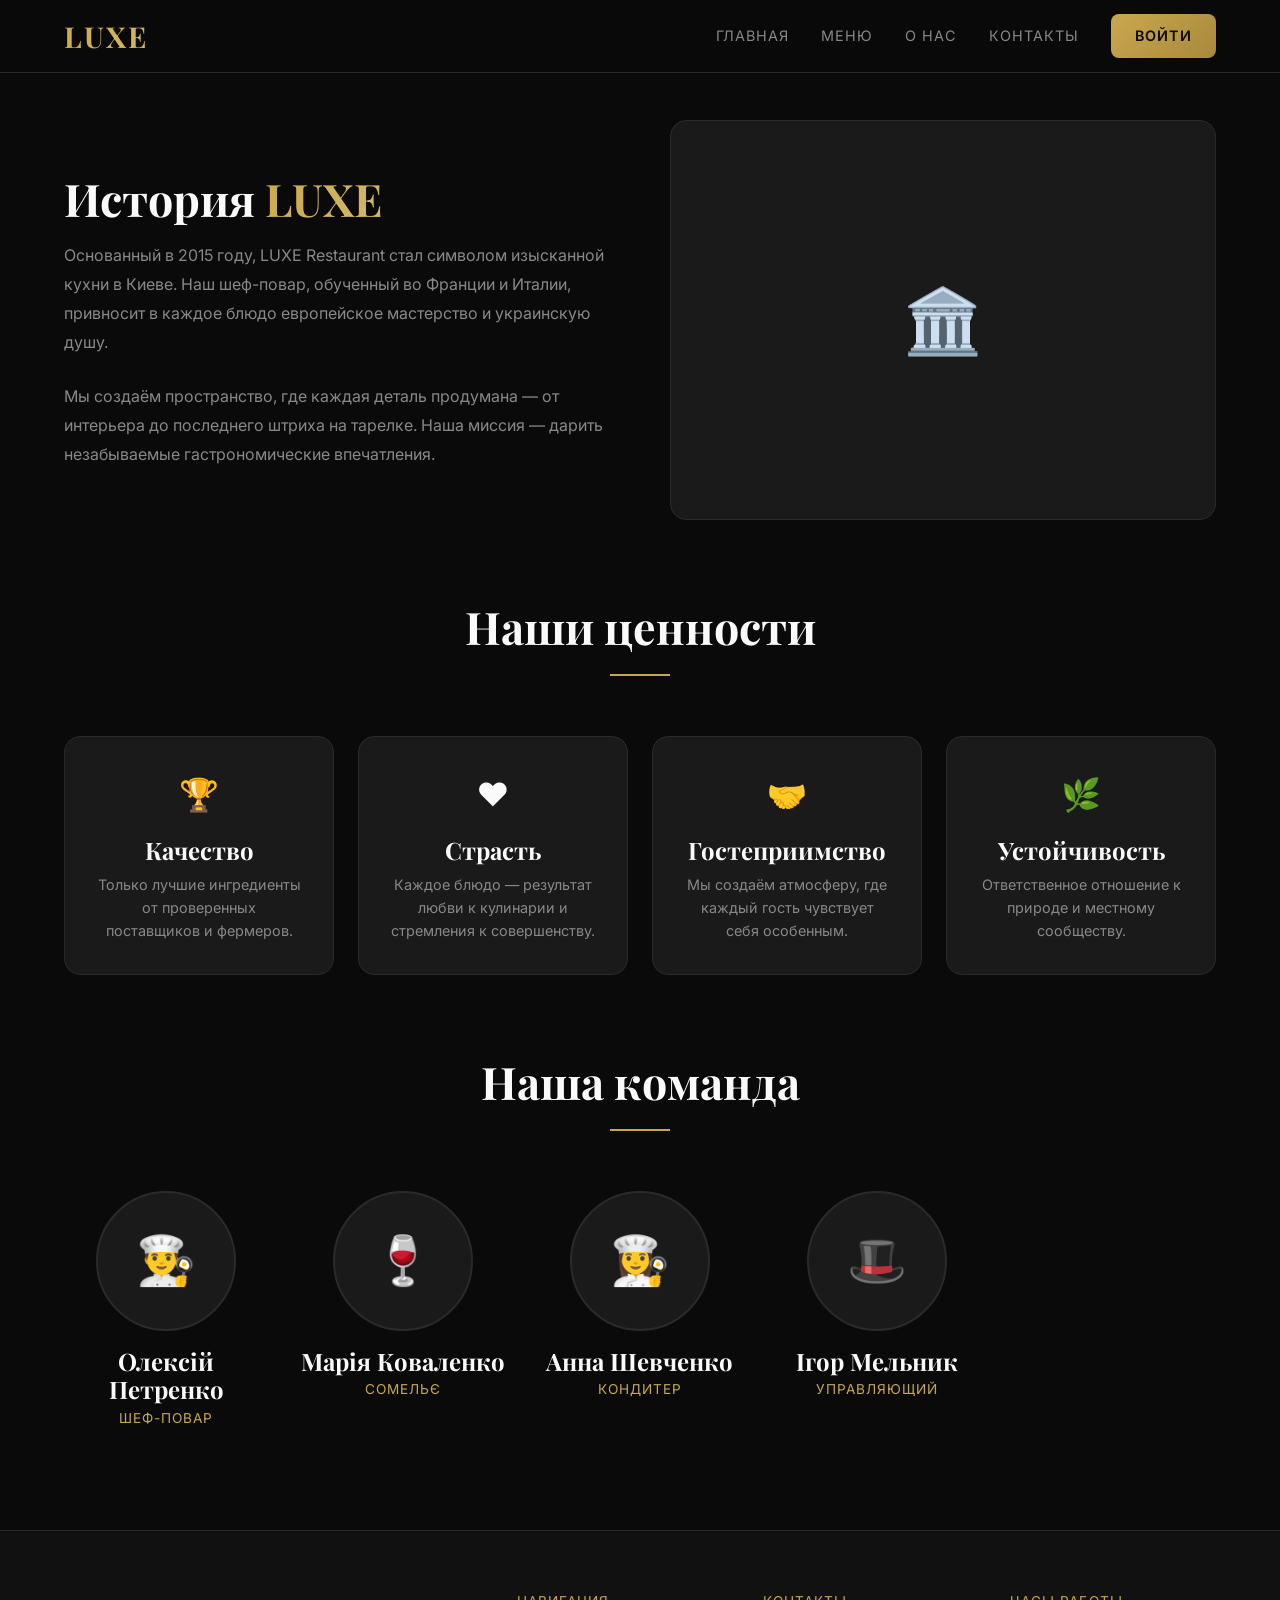
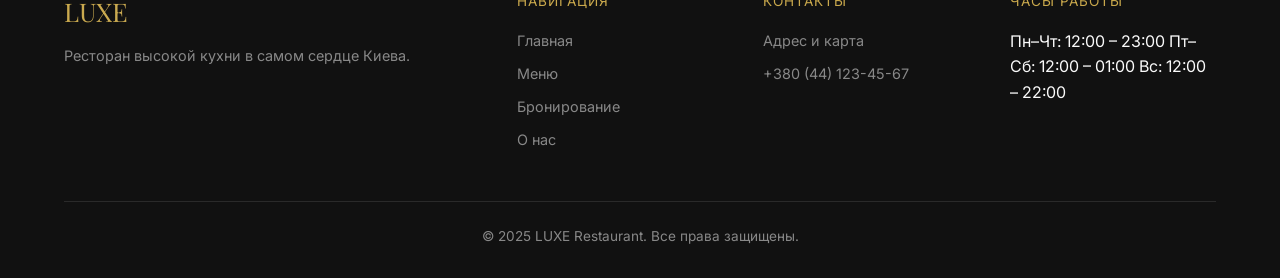
==== about.html @ 911edac8 "Initial deploy: LUXE Restaurant static site" ====
<!DOCTYPE html>
<html lang="ru">
<head>
  <meta charset="UTF-8">
  <meta name="viewport" content="width=device-width, initial-scale=1.0">
  <title>О ресторане — LUXE Restaurant</title>
  <link rel="preconnect" href="https://fonts.googleapis.com">
  <link href="https://fonts.googleapis.com/css2?family=Playfair+Display:wght@400;700&family=Inter:wght@400;500;600&display=swap" rel="stylesheet">
  <link rel="stylesheet" href="css/style.css">
</head>
<body>

<header class="header">
  <div class="header__inner">
    <a href="index.html" class="header__logo gold-gradient">LUXE</a>
    <nav class="header__nav">
      <a href="index.html">Главная</a>
      <a href="menu.html">Меню</a>
      <a href="about.html">О нас</a>
      <a href="contacts.html">Контакты</a>
      <a href="auth.html" class="header__cta">Войти</a>
    </nav>
    <button class="burger" id="burger" aria-label="Меню">
      <span></span><span></span><span></span>
    </button>
  </div>
</header>

<nav class="mobile-nav" id="mobileNav">
  <a href="index.html">Главная</a>
  <a href="menu.html">Меню</a>
  <a href="about.html">О нас</a>
  <a href="contacts.html">Контакты</a>
  <a href="booking.html">Бронирование</a>
  <a href="auth.html">Войти</a>
</nav>

<section class="section" style="padding-top: 120px;">
  <div class="container">
    <div class="about-intro animate-on-scroll">
      <div class="about-intro__text">
        <h2>История <span class="gold-gradient">LUXE</span></h2>
        <p>Основанный в 2015 году, LUXE Restaurant стал символом изысканной кухни в Киеве. Наш шеф-повар, обученный во Франции и Италии, привносит в каждое блюдо европейское мастерство и украинскую душу.</p>
        <br>
        <p>Мы создаём пространство, где каждая деталь продумана — от интерьера до последнего штриха на тарелке. Наша миссия — дарить незабываемые гастрономические впечатления.</p>
      </div>
      <div class="about-intro__image">🏛️</div>
    </div>

    <div class="section-header animate-on-scroll">
      <h2>Наши ценности</h2>
      <div class="divider"></div>
    </div>

    <div class="values-grid" style="margin-bottom: 80px;">
      <div class="value-card animate-on-scroll">
        <div class="value-card__icon">🏆</div>
        <h3>Качество</h3>
        <p>Только лучшие ингредиенты от проверенных поставщиков и фермеров.</p>
      </div>
      <div class="value-card animate-on-scroll">
        <div class="value-card__icon">❤️</div>
        <h3>Страсть</h3>
        <p>Каждое блюдо — результат любви к кулинарии и стремления к совершенству.</p>
      </div>
      <div class="value-card animate-on-scroll">
        <div class="value-card__icon">🤝</div>
        <h3>Гостеприимство</h3>
        <p>Мы создаём атмосферу, где каждый гость чувствует себя особенным.</p>
      </div>
      <div class="value-card animate-on-scroll">
        <div class="value-card__icon">🌿</div>
        <h3>Устойчивость</h3>
        <p>Ответственное отношение к природе и местному сообществу.</p>
      </div>
    </div>

    <div class="section-header animate-on-scroll">
      <h2>Наша команда</h2>
      <div class="divider"></div>
    </div>

    <div class="team-grid">
      <div class="team-member animate-on-scroll">
        <div class="team-member__avatar">👨‍🍳</div>
        <h3>Олексій Петренко</h3>
        <div class="team-member__role">Шеф-повар</div>
      </div>
      <div class="team-member animate-on-scroll">
        <div class="team-member__avatar">🍷</div>
        <h3>Марія Коваленко</h3>
        <div class="team-member__role">Сомельє</div>
      </div>
      <div class="team-member animate-on-scroll">
        <div class="team-member__avatar">👩‍🍳</div>
        <h3>Анна Шевченко</h3>
        <div class="team-member__role">Кондитер</div>
      </div>
      <div class="team-member animate-on-scroll">
        <div class="team-member__avatar">🎩</div>
        <h3>Ігор Мельник</h3>
        <div class="team-member__role">Управляющий</div>
      </div>
    </div>
  </div>
</section>

<footer class="footer">
  <div class="container">
    <div class="footer__grid">
      <div>
        <div class="footer__logo gold-gradient">LUXE</div>
        <p class="footer__desc">Ресторан высокой кухни в самом сердце Киева.</p>
      </div>
      <div>
        <div class="footer__heading">Навигация</div>
        <div class="footer__links">
          <a href="index.html">Главная</a>
          <a href="menu.html">Меню</a>
          <a href="booking.html">Бронирование</a>
          <a href="about.html">О нас</a>
        </div>
      </div>
      <div>
        <div class="footer__heading">Контакты</div>
        <div class="footer__links">
          <a href="contacts.html">Адрес и карта</a>
          <a href="tel:+380441234567">+380 (44) 123-45-67</a>
        </div>
      </div>
      <div>
        <div class="footer__heading">Часы работы</div>
        <div class="footer__links">
          <span>Пн–Чт: 12:00 – 23:00</span>
          <span>Пт–Сб: 12:00 – 01:00</span>
          <span>Вс: 12:00 – 22:00</span>
        </div>
      </div>
    </div>
    <div class="footer__bottom">© 2025 LUXE Restaurant. Все права защищены.</div>
  </div>
</footer>

<script src="js/script.js"></script>
</body>
</html>
---- css/style.css ----
/* ============================================
   LUXE Restaurant — Premium Dark Theme
   ============================================ */

/* ---- CSS Variables ---- */
:root {
  --color-bg: #0a0a0a;
  --color-bg-light: #111111;
  --color-bg-card: #1a1a1a;
  --color-gold: #c9a84c;
  --color-gold-light: #d4b96a;
  --color-gold-dark: #a8893d;
  --color-text: #fafafa;
  --color-text-muted: #888888;
  --color-border: #2a2a2a;
  --color-success: #4caf50;
  --font-heading: 'Playfair Display', serif;
  --font-body: 'Inter', sans-serif;
  --radius: 8px;
  --radius-lg: 16px;
  --transition: 0.3s ease;
}

/* ---- Reset & Base ---- */
*, *::before, *::after { box-sizing: border-box; margin: 0; padding: 0; }

html { scroll-behavior: smooth; font-size: 16px; }

body {
  font-family: var(--font-body);
  background: var(--color-bg);
  color: var(--color-text);
  line-height: 1.6;
  -webkit-font-smoothing: antialiased;
}

a { color: inherit; text-decoration: none; }
img { max-width: 100%; display: block; }
ul { list-style: none; }

/* ---- Typography ---- */
h1, h2, h3, h4 { font-family: var(--font-heading); font-weight: 700; line-height: 1.2; }
h1 { font-size: clamp(2.5rem, 5vw, 4rem); }
h2 { font-size: clamp(1.8rem, 3.5vw, 2.8rem); }
h3 { font-size: clamp(1.2rem, 2vw, 1.5rem); }

.gold-gradient {
  background: linear-gradient(135deg, var(--color-gold), var(--color-gold-light));
  -webkit-background-clip: text;
  -webkit-text-fill-color: transparent;
  background-clip: text;
}

/* ---- Layout ---- */
.container {
  max-width: 1200px;
  margin: 0 auto;
  padding: 0 24px;
}

.section {
  padding: 100px 0;
}

.section--alt {
  background: var(--color-bg-light);
}

.section-header {
  text-align: center;
  margin-bottom: 60px;
}

.section-header p {
  color: var(--color-text-muted);
  margin-top: 12px;
  font-size: 1.1rem;
}

.divider {
  width: 60px;
  height: 2px;
  background: var(--color-gold);
  margin: 20px auto 0;
}

/* ---- Header ---- */
.header {
  position: fixed;
  top: 0;
  left: 0;
  right: 0;
  z-index: 1000;
  background: rgba(10, 10, 10, 0.95);
  backdrop-filter: blur(20px);
  border-bottom: 1px solid var(--color-border);
  transition: var(--transition);
}

.header__inner {
  display: flex;
  align-items: center;
  justify-content: space-between;
  height: 72px;
  max-width: 1200px;
  margin: 0 auto;
  padding: 0 24px;
}

.header__logo {
  font-family: var(--font-heading);
  font-size: 1.8rem;
  font-weight: 700;
  letter-spacing: 2px;
}

.header__nav {
  display: flex;
  gap: 32px;
  align-items: center;
}

.header__nav a {
  color: var(--color-text-muted);
  font-size: 0.9rem;
  text-transform: uppercase;
  letter-spacing: 1px;
  transition: var(--transition);
}

.header__nav a:hover { color: var(--color-gold); }

.header__cta {
  background: linear-gradient(135deg, var(--color-gold), var(--color-gold-dark));
  color: var(--color-bg) !important;
  padding: 10px 24px;
  border-radius: var(--radius);
  font-weight: 600;
  transition: var(--transition);
}

.header__cta:hover { transform: translateY(-2px); box-shadow: 0 4px 20px rgba(201, 168, 76, 0.3); }

.burger {
  display: none;
  flex-direction: column;
  gap: 5px;
  background: none;
  border: none;
  cursor: pointer;
  padding: 4px;
}

.burger span {
  display: block;
  width: 24px;
  height: 2px;
  background: var(--color-text);
  transition: var(--transition);
}

.burger.active span:nth-child(1) { transform: rotate(45deg) translate(5px, 5px); }
.burger.active span:nth-child(2) { opacity: 0; }
.burger.active span:nth-child(3) { transform: rotate(-45deg) translate(5px, -5px); }

/* ---- Mobile Nav ---- */
.mobile-nav {
  display: none;
  position: fixed;
  top: 72px;
  left: 0;
  right: 0;
  bottom: 0;
  background: rgba(10, 10, 10, 0.98);
  z-index: 999;
  flex-direction: column;
  align-items: center;
  justify-content: center;
  gap: 32px;
}

.mobile-nav--open { display: flex; }

.mobile-nav a {
  font-size: 1.2rem;
  text-transform: uppercase;
  letter-spacing: 2px;
  color: var(--color-text-muted);
  transition: var(--transition);
}

.mobile-nav a:hover { color: var(--color-gold); }

/* ---- Buttons ---- */
.btn {
  display: inline-block;
  padding: 14px 32px;
  border-radius: var(--radius);
  font-weight: 600;
  font-size: 0.95rem;
  text-transform: uppercase;
  letter-spacing: 1px;
  cursor: pointer;
  border: none;
  transition: var(--transition);
}

.btn--primary {
  background: linear-gradient(135deg, var(--color-gold), var(--color-gold-dark));
  color: var(--color-bg);
}

.btn--primary:hover {
  transform: translateY(-2px);
  box-shadow: 0 8px 30px rgba(201, 168, 76, 0.3);
}

.btn--outline {
  background: transparent;
  color: var(--color-gold);
  border: 1px solid var(--color-gold);
}

.btn--outline:hover {
  background: var(--color-gold);
  color: var(--color-bg);
}

/* ---- Hero ---- */
.hero {
  min-height: 100vh;
  display: flex;
  align-items: center;
  position: relative;
  overflow: hidden;
  padding-top: 72px;
}

.hero__bg {
  position: absolute;
  inset: 0;
  background: linear-gradient(135deg, #1a1a1a 0%, #0a0a0a 50%, #111 100%);
}

.hero__bg::after {
  content: '';
  position: absolute;
  inset: 0;
  background: radial-gradient(ellipse at 70% 50%, rgba(201, 168, 76, 0.08) 0%, transparent 60%);
}

.hero__content {
  position: relative;
  z-index: 1;
  max-width: 640px;
}

.hero__label {
  display: inline-flex;
  align-items: center;
  gap: 8px;
  color: var(--color-gold);
  font-size: 0.85rem;
  text-transform: uppercase;
  letter-spacing: 3px;
  margin-bottom: 24px;
}

.hero__label::before {
  content: '';
  width: 40px;
  height: 1px;
  background: var(--color-gold);
}

.hero__title {
  margin-bottom: 24px;
}

.hero__subtitle {
  color: var(--color-text-muted);
  font-size: 1.15rem;
  margin-bottom: 40px;
  max-width: 480px;
}

.hero__buttons {
  display: flex;
  gap: 16px;
  flex-wrap: wrap;
}

.hero__scroll {
  position: absolute;
  bottom: 40px;
  left: 50%;
  transform: translateX(-50%);
  color: var(--color-text-muted);
  font-size: 0.8rem;
  text-transform: uppercase;
  letter-spacing: 2px;
  display: flex;
  flex-direction: column;
  align-items: center;
  gap: 8px;
}

.hero__scroll::after {
  content: '';
  width: 1px;
  height: 40px;
  background: linear-gradient(to bottom, var(--color-gold), transparent);
  animation: scrollPulse 2s ease-in-out infinite;
}

@keyframes scrollPulse {
  0%, 100% { opacity: 0.3; }
  50% { opacity: 1; }
}

/* ---- Cards ---- */
.card {
  background: var(--color-bg-card);
  border-radius: var(--radius-lg);
  overflow: hidden;
  border: 1px solid var(--color-border);
  transition: var(--transition);
}

.card:hover {
  transform: translateY(-4px);
  border-color: var(--color-gold);
  box-shadow: 0 12px 40px rgba(0, 0, 0, 0.4);
}

.card__image {
  height: 220px;
  background: var(--color-bg);
  display: flex;
  align-items: center;
  justify-content: center;
  font-size: 3rem;
  position: relative;
  overflow: hidden;
}

.card__image::after {
  content: '';
  position: absolute;
  inset: 0;
  background: linear-gradient(to top, var(--color-bg-card), transparent 50%);
}

.card__body {
  padding: 24px;
}

.card__tag {
  display: inline-block;
  font-size: 0.75rem;
  text-transform: uppercase;
  letter-spacing: 1px;
  color: var(--color-gold);
  margin-bottom: 8px;
}

.card__title {
  font-family: var(--font-heading);
  font-size: 1.2rem;
  margin-bottom: 8px;
}

.card__desc {
  color: var(--color-text-muted);
  font-size: 0.9rem;
  line-height: 1.5;
  margin-bottom: 16px;
}

.card__price {
  font-size: 1.3rem;
  font-weight: 700;
  color: var(--color-gold);
}

/* ---- Grid ---- */
.dishes-grid, .menu-grid {
  display: grid;
  grid-template-columns: repeat(auto-fill, minmax(320px, 1fr));
  gap: 24px;
}

.values-grid {
  display: grid;
  grid-template-columns: repeat(auto-fill, minmax(250px, 1fr));
  gap: 24px;
}

.team-grid {
  display: grid;
  grid-template-columns: repeat(auto-fill, minmax(200px, 1fr));
  gap: 32px;
}

/* ---- Filters ---- */
.filters {
  display: flex;
  gap: 12px;
  flex-wrap: wrap;
  justify-content: center;
  margin-bottom: 48px;
}

.filter-btn {
  padding: 10px 24px;
  border-radius: 50px;
  border: 1px solid var(--color-border);
  background: transparent;
  color: var(--color-text-muted);
  font-size: 0.9rem;
  cursor: pointer;
  transition: var(--transition);
}

.filter-btn:hover { border-color: var(--color-gold); color: var(--color-gold); }

.filter-btn--active {
  background: var(--color-gold);
  color: var(--color-bg);
  border-color: var(--color-gold);
}

/* ---- Gallery ---- */
.gallery {
  display: grid;
  grid-template-columns: repeat(4, 1fr);
  grid-template-rows: repeat(2, 200px);
  gap: 16px;
}

.gallery__item {
  background: var(--color-bg-card);
  border-radius: var(--radius);
  display: flex;
  align-items: center;
  justify-content: center;
  font-size: 2.5rem;
  border: 1px solid var(--color-border);
  transition: var(--transition);
  cursor: pointer;
  position: relative;
  overflow: hidden;
}

.gallery__item:hover { border-color: var(--color-gold); }

.gallery__item:first-child {
  grid-column: span 2;
  grid-row: span 2;
}

.gallery__item::after {
  content: '';
  position: absolute;
  inset: 0;
  background: rgba(201, 168, 76, 0);
  transition: var(--transition);
}

.gallery__item:hover::after {
  background: rgba(201, 168, 76, 0.1);
}

/* ---- Reviews ---- */
.reviews {
  display: grid;
  grid-template-columns: repeat(auto-fill, minmax(350px, 1fr));
  gap: 24px;
}

.review-card {
  background: var(--color-bg-card);
  border: 1px solid var(--color-border);
  border-radius: var(--radius-lg);
  padding: 32px;
}

.review-card__stars {
  color: var(--color-gold);
  font-size: 1.1rem;
  margin-bottom: 16px;
  letter-spacing: 2px;
}

.review-card__text {
  color: var(--color-text-muted);
  font-style: italic;
  margin-bottom: 20px;
  line-height: 1.6;
}

.review-card__author {
  font-weight: 600;
}

.review-card__role {
  color: var(--color-text-muted);
  font-size: 0.85rem;
}

/* ---- CTA ---- */
.cta {
  text-align: center;
  padding: 100px 0;
  position: relative;
}

.cta::before {
  content: '';
  position: absolute;
  inset: 0;
  background: radial-gradient(ellipse at center, rgba(201, 168, 76, 0.06) 0%, transparent 60%);
}

.cta h2 { margin-bottom: 16px; position: relative; }
.cta p { color: var(--color-text-muted); margin-bottom: 32px; position: relative; }

/* ---- Footer ---- */
.footer {
  background: var(--color-bg-light);
  border-top: 1px solid var(--color-border);
  padding: 60px 0 30px;
}

.footer__grid {
  display: grid;
  grid-template-columns: 2fr 1fr 1fr 1fr;
  gap: 40px;
  margin-bottom: 40px;
}

.footer__logo {
  font-family: var(--font-heading);
  font-size: 1.6rem;
  margin-bottom: 12px;
}

.footer__desc {
  color: var(--color-text-muted);
  font-size: 0.9rem;
  line-height: 1.6;
}

.footer__heading {
  font-size: 0.85rem;
  text-transform: uppercase;
  letter-spacing: 1px;
  margin-bottom: 16px;
  color: var(--color-gold);
}

.footer__links a {
  display: block;
  color: var(--color-text-muted);
  font-size: 0.9rem;
  margin-bottom: 10px;
  transition: var(--transition);
}

.footer__links a:hover { color: var(--color-gold); }

.footer__bottom {
  border-top: 1px solid var(--color-border);
  padding-top: 24px;
  text-align: center;
  color: var(--color-text-muted);
  font-size: 0.85rem;
}

/* ---- Booking Form ---- */
.booking-form {
  max-width: 700px;
  margin: 0 auto;
  background: var(--color-bg-card);
  border: 1px solid var(--color-border);
  border-radius: var(--radius-lg);
  padding: 48px;
}

.form-group {
  margin-bottom: 24px;
}

.form-group label {
  display: block;
  font-size: 0.85rem;
  text-transform: uppercase;
  letter-spacing: 1px;
  color: var(--color-gold);
  margin-bottom: 8px;
}

.form-group input,
.form-group textarea {
  width: 100%;
  padding: 14px 16px;
  background: var(--color-bg);
  border: 1px solid var(--color-border);
  border-radius: var(--radius);
  color: var(--color-text);
  font-family: var(--font-body);
  font-size: 1rem;
  transition: var(--transition);
}

.form-group input:focus,
.form-group textarea:focus {
  outline: none;
  border-color: var(--color-gold);
  box-shadow: 0 0 0 3px rgba(201, 168, 76, 0.1);
}

.form-group textarea { resize: vertical; min-height: 100px; }

.form-row {
  display: grid;
  grid-template-columns: 1fr 1fr;
  gap: 24px;
}

/* ---- Time Slots ---- */
.time-slots {
  display: flex;
  flex-wrap: wrap;
  gap: 10px;
}

.time-slot {
  padding: 10px 18px;
  border: 1px solid var(--color-border);
  border-radius: var(--radius);
  background: transparent;
  color: var(--color-text);
  cursor: pointer;
  font-size: 0.9rem;
  transition: var(--transition);
}

.time-slot:hover:not(.time-slot--disabled) {
  border-color: var(--color-gold);
  color: var(--color-gold);
}

.time-slot--active {
  background: var(--color-gold);
  color: var(--color-bg);
  border-color: var(--color-gold);
}

.time-slot--disabled {
  opacity: 0.3;
  cursor: not-allowed;
  text-decoration: line-through;
}

/* ---- Guest Counter ---- */
.guest-counter {
  display: flex;
  align-items: center;
  gap: 16px;
}

.guest-counter button {
  width: 40px;
  height: 40px;
  border-radius: 50%;
  border: 1px solid var(--color-border);
  background: transparent;
  color: var(--color-text);
  font-size: 1.2rem;
  cursor: pointer;
  transition: var(--transition);
}

.guest-counter button:hover {
  border-color: var(--color-gold);
  color: var(--color-gold);
}

.guest-counter span {
  font-size: 1.2rem;
  font-weight: 600;
  min-width: 30px;
  text-align: center;
}

/* ---- Hall Cards ---- */
.halls {
  display: grid;
  grid-template-columns: repeat(3, 1fr);
  gap: 16px;
}

.hall-card {
  padding: 20px;
  border: 1px solid var(--color-border);
  border-radius: var(--radius);
  text-align: center;
  cursor: pointer;
  transition: var(--transition);
  background: transparent;
  color: var(--color-text);
}

.hall-card:hover {
  border-color: var(--color-gold);
}

.hall-card--active {
  border-color: var(--color-gold);
  background: rgba(201, 168, 76, 0.1);
}

.hall-card__icon {
  font-size: 1.8rem;
  margin-bottom: 8px;
}

.hall-card__name {
  font-weight: 600;
  margin-bottom: 4px;
}

.hall-card__desc {
  font-size: 0.8rem;
  color: var(--color-text-muted);
}

/* ---- Dashboard ---- */
.dashboard-header {
  display: flex;
  align-items: center;
  gap: 24px;
  margin-bottom: 48px;
  padding-bottom: 32px;
  border-bottom: 1px solid var(--color-border);
}

.dashboard-avatar {
  width: 80px;
  height: 80px;
  border-radius: 50%;
  background: linear-gradient(135deg, var(--color-gold), var(--color-gold-dark));
  display: flex;
  align-items: center;
  justify-content: center;
  font-size: 2rem;
  font-weight: 700;
  color: var(--color-bg);
}

.dashboard-name {
  font-family: var(--font-heading);
  font-size: 1.8rem;
  margin-bottom: 4px;
}

.dashboard-email {
  color: var(--color-text-muted);
  font-size: 0.9rem;
}

.bookings-empty {
  text-align: center;
  padding: 80px 0;
  color: var(--color-text-muted);
}

.bookings-empty__icon {
  font-size: 3rem;
  margin-bottom: 16px;
  opacity: 0.4;
}

.booking-card {
  background: var(--color-bg-card);
  border: 1px solid var(--color-border);
  border-radius: var(--radius-lg);
  padding: 24px;
  margin-bottom: 16px;
  display: flex;
  justify-content: space-between;
  align-items: center;
}

.booking-card__info h3 {
  margin-bottom: 8px;
}

.booking-card__meta {
  color: var(--color-text-muted);
  font-size: 0.9rem;
}

.booking-card__status {
  padding: 6px 16px;
  border-radius: 50px;
  font-size: 0.8rem;
  font-weight: 600;
  text-transform: uppercase;
  letter-spacing: 1px;
}

.booking-card__status--confirmed {
  background: rgba(76, 175, 80, 0.15);
  color: var(--color-success);
  border: 1px solid rgba(76, 175, 80, 0.3);
}

.booking-card__status--pending {
  background: rgba(201, 168, 76, 0.15);
  color: var(--color-gold);
  border: 1px solid rgba(201, 168, 76, 0.3);
}

/* ---- About ---- */
.about-intro {
  display: grid;
  grid-template-columns: 1fr 1fr;
  gap: 60px;
  align-items: center;
  margin-bottom: 80px;
}

.about-intro__text h2 { margin-bottom: 16px; }
.about-intro__text p { color: var(--color-text-muted); line-height: 1.8; }

.about-intro__image {
  height: 400px;
  background: var(--color-bg-card);
  border-radius: var(--radius-lg);
  border: 1px solid var(--color-border);
  display: flex;
  align-items: center;
  justify-content: center;
  font-size: 4rem;
}

.value-card {
  background: var(--color-bg-card);
  border: 1px solid var(--color-border);
  border-radius: var(--radius-lg);
  padding: 32px;
  text-align: center;
}

.value-card__icon {
  font-size: 2rem;
  margin-bottom: 16px;
}

.value-card h3 { margin-bottom: 8px; }

.value-card p {
  color: var(--color-text-muted);
  font-size: 0.9rem;
}

.team-member {
  text-align: center;
}

.team-member__avatar {
  width: 140px;
  height: 140px;
  border-radius: 50%;
  background: var(--color-bg-card);
  border: 2px solid var(--color-border);
  margin: 0 auto 16px;
  display: flex;
  align-items: center;
  justify-content: center;
  font-size: 3rem;
}

.team-member h3 { margin-bottom: 4px; }

.team-member__role {
  color: var(--color-gold);
  font-size: 0.85rem;
  text-transform: uppercase;
  letter-spacing: 1px;
}

/* ---- Contacts ---- */
.contacts-grid {
  display: grid;
  grid-template-columns: 1fr 1fr;
  gap: 48px;
}

.contact-info { margin-bottom: 32px; }

.contact-info h3 {
  color: var(--color-gold);
  margin-bottom: 16px;
  font-size: 1.1rem;
}

.contact-item {
  display: flex;
  align-items: flex-start;
  gap: 12px;
  margin-bottom: 16px;
}

.contact-item__icon {
  font-size: 1.2rem;
  color: var(--color-gold);
  margin-top: 2px;
}

.contact-item__text {
  color: var(--color-text-muted);
}

.contact-item__text strong {
  color: var(--color-text);
  display: block;
  margin-bottom: 2px;
}

.map-placeholder {
  height: 300px;
  background: var(--color-bg-card);
  border: 1px solid var(--color-border);
  border-radius: var(--radius-lg);
  display: flex;
  align-items: center;
  justify-content: center;
  color: var(--color-text-muted);
  font-size: 1.1rem;
}

.map-placeholder iframe {
  width: 100%;
  height: 100%;
  border: none;
  border-radius: var(--radius-lg);
}

/* ---- Auth ---- */
.auth-page {
  min-height: 100vh;
  display: flex;
  align-items: center;
  justify-content: center;
  padding: 24px;
}

.auth-card {
  background: var(--color-bg-card);
  border: 1px solid var(--color-border);
  border-radius: var(--radius-lg);
  padding: 48px;
  text-align: center;
  max-width: 420px;
  width: 100%;
}

.auth-card__logo {
  font-family: var(--font-heading);
  font-size: 2rem;
  margin-bottom: 12px;
}

.auth-card__subtitle {
  color: var(--color-text-muted);
  margin-bottom: 32px;
}

.auth-card__buttons {
  display: flex;
  flex-direction: column;
  gap: 12px;
}

.auth-btn {
  display: flex;
  align-items: center;
  justify-content: center;
  gap: 12px;
  width: 100%;
  padding: 14px;
  border: 1px solid var(--color-border);
  border-radius: var(--radius);
  background: transparent;
  color: var(--color-text);
  font-size: 1rem;
  font-family: var(--font-body);
  cursor: pointer;
  transition: var(--transition);
}

.auth-btn:hover {
  border-color: var(--color-gold);
  background: rgba(201, 168, 76, 0.05);
}

.auth-card__footer {
  color: var(--color-text-muted);
  font-size: 0.8rem;
  margin-top: 24px;
  line-height: 1.5;
}

/* ---- Success State ---- */
.success-state {
  text-align: center;
  padding: 48px;
}

.success-state__icon {
  font-size: 4rem;
  margin-bottom: 16px;
}

.success-state h3 {
  margin-bottom: 8px;
}

.success-state p {
  color: var(--color-text-muted);
  margin-bottom: 24px;
}

/* ---- Animations ---- */
.animate-on-scroll {
  opacity: 0;
  transform: translateY(30px);
  transition: opacity 0.6s ease, transform 0.6s ease;
}

.animate-on-scroll--visible {
  opacity: 1;
  transform: translateY(0);
}

@keyframes fadeIn {
  from { opacity: 0; transform: translateY(10px); }
  to { opacity: 1; transform: translateY(0); }
}

@keyframes slideUp {
  from { opacity: 0; transform: translateY(20px); }
  to { opacity: 1; transform: translateY(0); }
}

/* ---- Responsive ---- */
@media (max-width: 1024px) {
  .footer__grid { grid-template-columns: 1fr 1fr; }
  .about-intro { grid-template-columns: 1fr; }
  .gallery { grid-template-columns: repeat(2, 1fr); }
  .gallery__item:first-child { grid-column: span 2; }
}

@media (max-width: 768px) {
  .header__nav { display: none; }
  .burger { display: flex; }

  .hero__content { padding-top: 40px; }

  .footer__grid { grid-template-columns: 1fr; }
  .form-row { grid-template-columns: 1fr; }
  .halls { grid-template-columns: 1fr; }
  .contacts-grid { grid-template-columns: 1fr; }
  .reviews { grid-template-columns: 1fr; }
  .booking-card { flex-direction: column; align-items: flex-start; gap: 12px; }

  .gallery {
    grid-template-columns: 1fr 1fr;
    grid-template-rows: auto;
  }

  .gallery__item:first-child {
    grid-column: span 2;
    grid-row: span 1;
    height: 200px;
  }

  .gallery__item { height: 150px; }
}

@media (max-width: 480px) {
  .section { padding: 60px 0; }
  .booking-form { padding: 24px; }
  .auth-card { padding: 32px 24px; }
  .hero__buttons { flex-direction: column; }
  .hero__buttons .btn { width: 100%; text-align: center; }
}
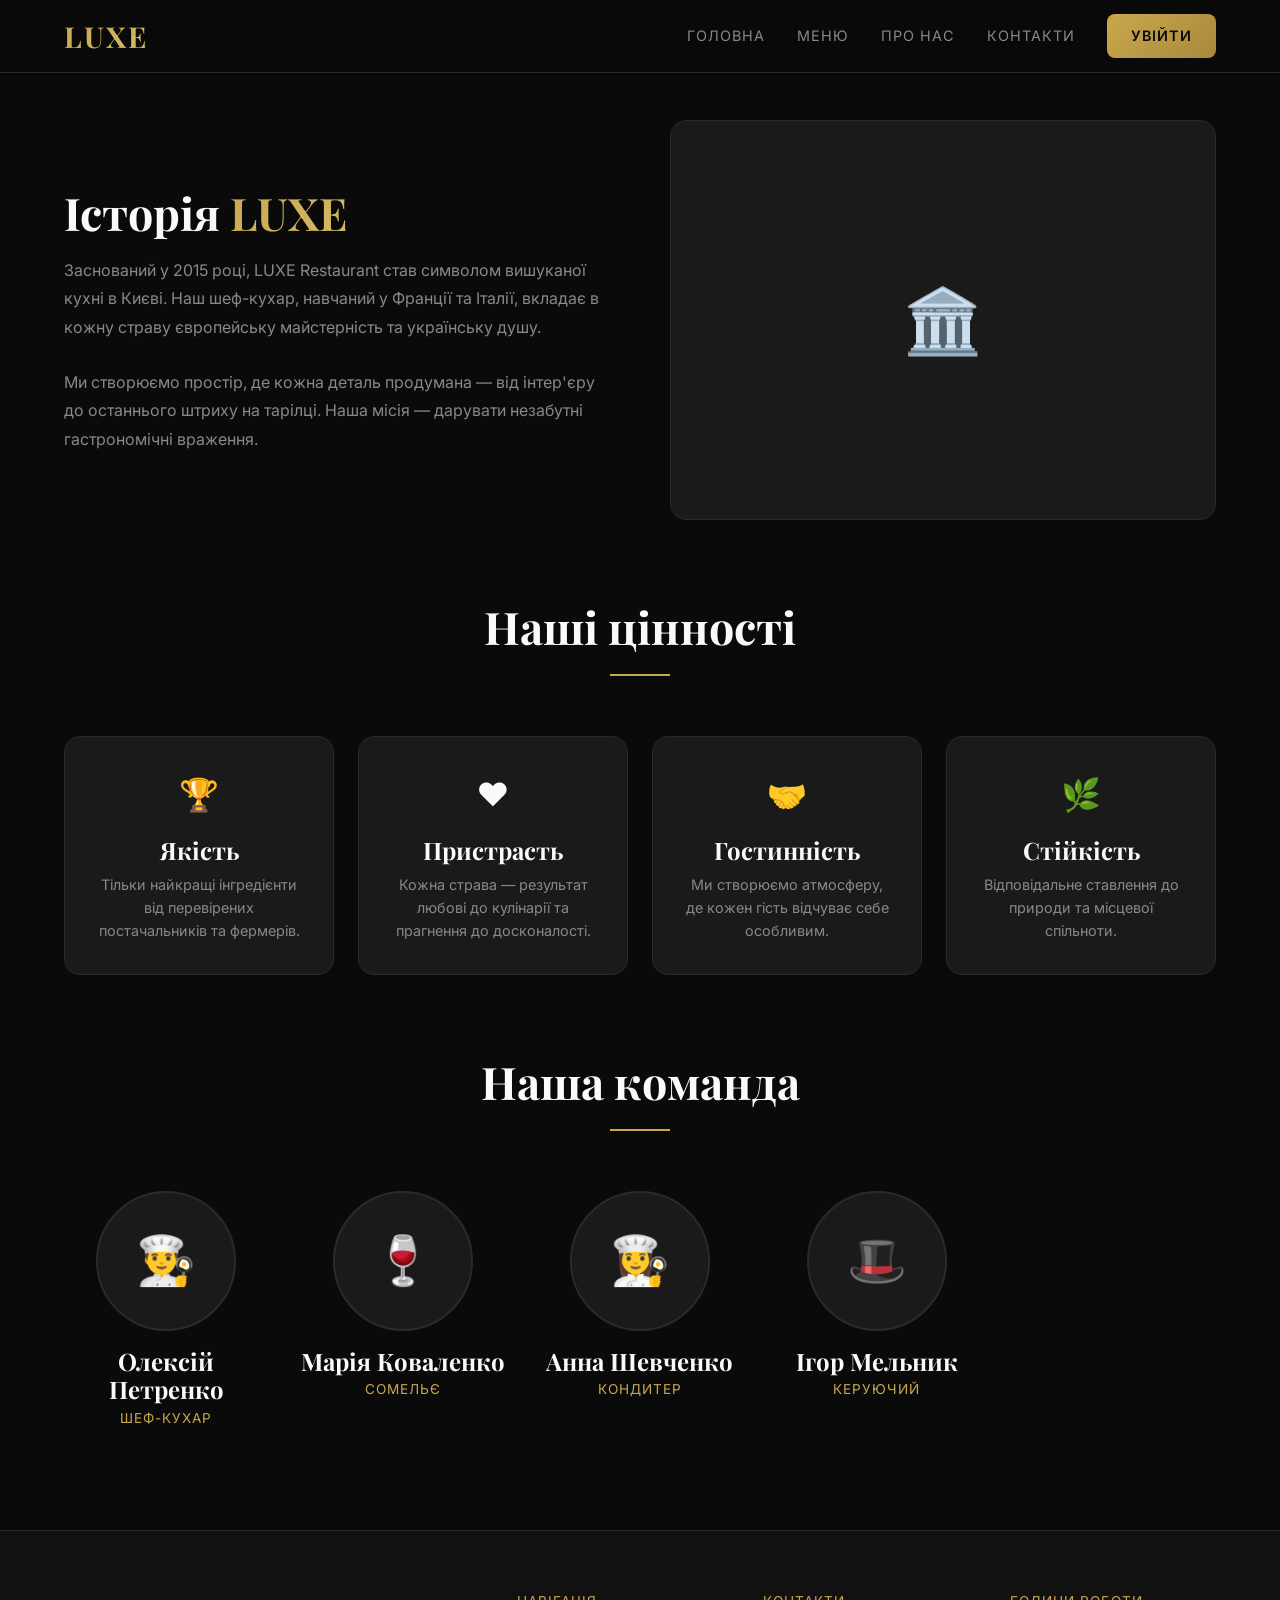
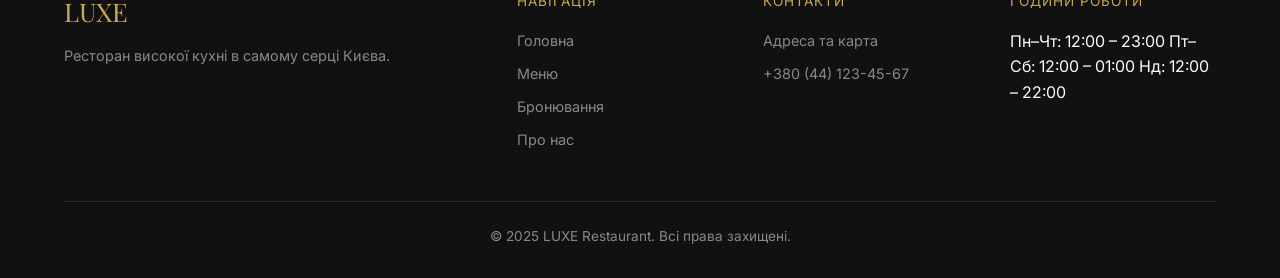
==== commit e53e5ec8: "feat: full Ukrainian translation and auth-gated booking - index, menu, about, contacts pages and JS " ====
--- a/about.html
+++ b/about.html
@@ -1,9 +1,9 @@
 <!DOCTYPE html>
-<html lang="ru">
+<html lang="uk">
 <head>
   <meta charset="UTF-8">
   <meta name="viewport" content="width=device-width, initial-scale=1.0">
-  <title>О ресторане — LUXE Restaurant</title>
+  <title>Про ресторан — LUXE Restaurant</title>
   <link rel="preconnect" href="https://fonts.googleapis.com">
   <link href="https://fonts.googleapis.com/css2?family=Playfair+Display:wght@400;700&family=Inter:wght@400;500;600&display=swap" rel="stylesheet">
   <link rel="stylesheet" href="css/style.css">
@@ -14,11 +14,11 @@
   <div class="header__inner">
     <a href="index.html" class="header__logo gold-gradient">LUXE</a>
     <nav class="header__nav">
-      <a href="index.html">Главная</a>
+      <a href="index.html">Головна</a>
       <a href="menu.html">Меню</a>
-      <a href="about.html">О нас</a>
-      <a href="contacts.html">Контакты</a>
-      <a href="auth.html" class="header__cta">Войти</a>
+      <a href="about.html">Про нас</a>
+      <a href="contacts.html">Контакти</a>
+      <a href="auth.html" class="header__cta">Увійти</a>
     </nav>
     <button class="burger" id="burger" aria-label="Меню">
       <span></span><span></span><span></span>
@@ -27,51 +27,51 @@
 </header>
 
 <nav class="mobile-nav" id="mobileNav">
-  <a href="index.html">Главная</a>
+  <a href="index.html">Головна</a>
   <a href="menu.html">Меню</a>
-  <a href="about.html">О нас</a>
-  <a href="contacts.html">Контакты</a>
-  <a href="booking.html">Бронирование</a>
-  <a href="auth.html">Войти</a>
+  <a href="about.html">Про нас</a>
+  <a href="contacts.html">Контакти</a>
+  <a href="booking.html">Бронювання</a>
+  <a href="auth.html">Увійти</a>
 </nav>
 
 <section class="section" style="padding-top: 120px;">
   <div class="container">
     <div class="about-intro animate-on-scroll">
       <div class="about-intro__text">
-        <h2>История <span class="gold-gradient">LUXE</span></h2>
-        <p>Основанный в 2015 году, LUXE Restaurant стал символом изысканной кухни в Киеве. Наш шеф-повар, обученный во Франции и Италии, привносит в каждое блюдо европейское мастерство и украинскую душу.</p>
+        <h2>Історія <span class="gold-gradient">LUXE</span></h2>
+        <p>Заснований у 2015 році, LUXE Restaurant став символом вишуканої кухні в Києві. Наш шеф-кухар, навчаний у Франції та Італії, вкладає в кожну страву європейську майстерність та українську душу.</p>
         <br>
-        <p>Мы создаём пространство, где каждая деталь продумана — от интерьера до последнего штриха на тарелке. Наша миссия — дарить незабываемые гастрономические впечатления.</p>
+        <p>Ми створюємо простір, де кожна деталь продумана — від інтер'єру до останнього штриху на тарілці. Наша місія — дарувати незабутні гастрономічні враження.</p>
       </div>
       <div class="about-intro__image">🏛️</div>
     </div>
 
     <div class="section-header animate-on-scroll">
-      <h2>Наши ценности</h2>
+      <h2>Наші цінності</h2>
       <div class="divider"></div>
     </div>
 
     <div class="values-grid" style="margin-bottom: 80px;">
       <div class="value-card animate-on-scroll">
         <div class="value-card__icon">🏆</div>
-        <h3>Качество</h3>
-        <p>Только лучшие ингредиенты от проверенных поставщиков и фермеров.</p>
+        <h3>Якість</h3>
+        <p>Тільки найкращі інгредієнти від перевірених постачальників та фермерів.</p>
       </div>
       <div class="value-card animate-on-scroll">
         <div class="value-card__icon">❤️</div>
-        <h3>Страсть</h3>
-        <p>Каждое блюдо — результат любви к кулинарии и стремления к совершенству.</p>
+        <h3>Пристрасть</h3>
+        <p>Кожна страва — результат любові до кулінарії та прагнення до досконалості.</p>
       </div>
       <div class="value-card animate-on-scroll">
         <div class="value-card__icon">🤝</div>
-        <h3>Гостеприимство</h3>
-        <p>Мы создаём атмосферу, где каждый гость чувствует себя особенным.</p>
+        <h3>Гостинність</h3>
+        <p>Ми створюємо атмосферу, де кожен гість відчуває себе особливим.</p>
       </div>
       <div class="value-card animate-on-scroll">
         <div class="value-card__icon">🌿</div>
-        <h3>Устойчивость</h3>
-        <p>Ответственное отношение к природе и местному сообществу.</p>
+        <h3>Стійкість</h3>
+        <p>Відповідальне ставлення до природи та місцевої спільноти.</p>
       </div>
     </div>
 
@@ -84,7 +84,7 @@
       <div class="team-member animate-on-scroll">
         <div class="team-member__avatar">👨‍🍳</div>
         <h3>Олексій Петренко</h3>
-        <div class="team-member__role">Шеф-повар</div>
+        <div class="team-member__role">Шеф-кухар</div>
       </div>
       <div class="team-member animate-on-scroll">
         <div class="team-member__avatar">🍷</div>
@@ -99,7 +99,7 @@
       <div class="team-member animate-on-scroll">
         <div class="team-member__avatar">🎩</div>
         <h3>Ігор Мельник</h3>
-        <div class="team-member__role">Управляющий</div>
+        <div class="team-member__role">Керуючий</div>
       </div>
     </div>
   </div>
@@ -110,34 +110,34 @@
     <div class="footer__grid">
       <div>
         <div class="footer__logo gold-gradient">LUXE</div>
-        <p class="footer__desc">Ресторан высокой кухни в самом сердце Киева.</p>
+        <p class="footer__desc">Ресторан високої кухні в самому серці Києва.</p>
       </div>
       <div>
-        <div class="footer__heading">Навигация</div>
+        <div class="footer__heading">Навігація</div>
         <div class="footer__links">
-          <a href="index.html">Главная</a>
+          <a href="index.html">Головна</a>
           <a href="menu.html">Меню</a>
-          <a href="booking.html">Бронирование</a>
-          <a href="about.html">О нас</a>
+          <a href="booking.html">Бронювання</a>
+          <a href="about.html">Про нас</a>
         </div>
       </div>
       <div>
-        <div class="footer__heading">Контакты</div>
+        <div class="footer__heading">Контакти</div>
         <div class="footer__links">
-          <a href="contacts.html">Адрес и карта</a>
+          <a href="contacts.html">Адреса та карта</a>
           <a href="tel:+380441234567">+380 (44) 123-45-67</a>
         </div>
       </div>
       <div>
-        <div class="footer__heading">Часы работы</div>
+        <div class="footer__heading">Години роботи</div>
         <div class="footer__links">
           <span>Пн–Чт: 12:00 – 23:00</span>
           <span>Пт–Сб: 12:00 – 01:00</span>
-          <span>Вс: 12:00 – 22:00</span>
+          <span>Нд: 12:00 – 22:00</span>
         </div>
       </div>
     </div>
-    <div class="footer__bottom">© 2025 LUXE Restaurant. Все права защищены.</div>
+    <div class="footer__bottom">© 2025 LUXE Restaurant. Всі права захищені.</div>
   </div>
 </footer>
 
--- a/css/style.css
+++ b/css/style.css
@@ -22,6 +22,10 @@
 }
 
 /* ---- Reset & Base ---- */
+[hidden] {
+  display: none !important;
+}
+
 *, *::before, *::after { box-sizing: border-box; margin: 0; padding: 0; }
 
 html { scroll-behavior: smooth; font-size: 16px; }
@@ -226,6 +230,16 @@
   color: var(--color-bg);
 }
 
+.btn--danger {
+  background: linear-gradient(135deg, #e05252, #c62828);
+  color: #ffffff;
+}
+
+.btn--danger:hover {
+  transform: translateY(-2px);
+  box-shadow: 0 8px 30px rgba(229, 83, 83, 0.3);
+}
+
 /* ---- Hero ---- */
 .hero {
   min-height: 100vh;
@@ -336,12 +350,22 @@
 .card__image {
   height: 220px;
   background: var(--color-bg);
+  background-size: cover;
+  background-position: center;
   display: flex;
   align-items: center;
   justify-content: center;
   font-size: 3rem;
   position: relative;
   overflow: hidden;
+}
+
+.card:hover .card__image {
+  transform: scale(1.03);
+}
+
+.card__image {
+  transition: transform 0.5s ease;
 }
 
 .card__image::after {
@@ -440,6 +464,8 @@
 
 .gallery__item {
   background: var(--color-bg-card);
+  background-size: cover;
+  background-position: center;
   border-radius: var(--radius);
   display: flex;
   align-items: center;
@@ -452,7 +478,10 @@
   overflow: hidden;
 }
 
-.gallery__item:hover { border-color: var(--color-gold); }
+.gallery__item:hover {
+  border-color: var(--color-gold);
+  transform: scale(1.02);
+}
 
 .gallery__item:first-child {
   grid-column: span 2;
@@ -1014,6 +1043,481 @@
   line-height: 1.5;
 }
 
+.auth-error {
+  display: none;
+  background: rgba(244, 67, 54, 0.12);
+  border: 1px solid rgba(244, 67, 54, 0.4);
+  color: #ff8a80;
+  padding: 12px 16px;
+  border-radius: var(--radius);
+  font-size: 0.85rem;
+  margin-bottom: 20px;
+  text-align: center;
+}
+
+/* ---- Admin ---- */
+.admin-table-wrap {
+  background: var(--color-bg-card);
+  border: 1px solid var(--color-border);
+  border-radius: var(--radius-lg);
+  overflow: hidden;
+}
+
+.admin-table {
+  width: 100%;
+  border-collapse: collapse;
+}
+
+.admin-table th,
+.admin-table td {
+  text-align: left;
+  padding: 14px 20px;
+  font-size: 0.9rem;
+  border-bottom: 1px solid var(--color-border);
+}
+
+.admin-table th {
+  color: var(--color-gold);
+  font-size: 0.75rem;
+  text-transform: uppercase;
+  letter-spacing: 1px;
+  background: rgba(201, 168, 76, 0.05);
+}
+
+.admin-table tr:last-child td { border-bottom: none; }
+
+.admin-badge {
+  display: inline-block;
+  padding: 4px 12px;
+  border-radius: 50px;
+  font-size: 0.75rem;
+  font-weight: 600;
+  text-transform: uppercase;
+  letter-spacing: 1px;
+}
+
+.admin-badge--admin {
+  background: rgba(201, 168, 76, 0.15);
+  color: var(--color-gold);
+  border: 1px solid rgba(201, 168, 76, 0.3);
+}
+
+.admin-badge--user {
+  background: rgba(100, 110, 130, 0.15);
+  color: var(--color-text-muted);
+  border: 1px solid rgba(100, 110, 130, 0.3);
+}
+
+.admin-avatar {
+  width: 36px;
+  height: 36px;
+  border-radius: 50%;
+  object-fit: cover;
+  vertical-align: middle;
+}
+
+.admin-avatar--fallback {
+  display: inline-block;
+  background: linear-gradient(135deg, var(--color-gold), var(--color-gold-dark));
+  color: var(--color-bg);
+  font-weight: 700;
+  text-align: center;
+  line-height: 36px;
+}
+
+.admin-confirm__icon {
+  font-size: 2.6rem;
+  margin-bottom: 12px;
+}
+
+.user-delete-btn {
+  white-space: nowrap;
+}
+
+.user-delete-btn:hover {
+  background: rgba(244, 67, 54, 0.15);
+  border-color: rgba(244, 67, 54, 0.5);
+}
+
+/* ---- Admin Stats Grid ---- */
+.admin-stats-grid {
+  display: grid;
+  grid-template-columns: repeat(4, 1fr);
+  gap: 16px;
+  margin-bottom: 32px;
+}
+
+.admin-stat-card {
+  background: var(--color-bg-card);
+  border: 1px solid var(--color-border);
+  border-radius: var(--radius-lg);
+  padding: 20px;
+  text-align: center;
+  transition: var(--transition);
+}
+
+.admin-stat-card:hover {
+  border-color: rgba(201, 168, 76, 0.4);
+  transform: translateY(-2px);
+}
+
+.admin-stat-card__icon {
+  font-size: 1.8rem;
+  margin-bottom: 8px;
+}
+
+.admin-stat-card__val {
+  font-family: var(--font-heading);
+  font-size: 1.8rem;
+  font-weight: 700;
+  color: var(--color-gold);
+  margin-bottom: 4px;
+}
+
+.admin-stat-card__label {
+  font-size: 0.8rem;
+  color: var(--color-text-muted);
+  text-transform: uppercase;
+  letter-spacing: 0.5px;
+}
+
+/* ---- Admin Tabs ---- */
+.admin-tabs {
+  display: flex;
+  gap: 8px;
+  margin-bottom: 24px;
+  border-bottom: 1px solid var(--color-border);
+  padding-bottom: 12px;
+  overflow-x: auto;
+}
+
+.admin-tab-btn {
+  background: transparent;
+  border: 1px solid transparent;
+  color: var(--color-text-muted);
+  padding: 10px 20px;
+  border-radius: 50px;
+  font-size: 0.9rem;
+  font-family: var(--font-body);
+  font-weight: 500;
+  cursor: pointer;
+  white-space: nowrap;
+  transition: var(--transition);
+}
+
+.admin-tab-btn:hover {
+  color: var(--color-text);
+  background: rgba(255, 255, 255, 0.04);
+}
+
+.admin-tab-btn--active {
+  background: rgba(201, 168, 76, 0.15);
+  color: var(--color-gold);
+  border-color: rgba(201, 168, 76, 0.4);
+  font-weight: 600;
+}
+
+/* ---- Admin Toolbar ---- */
+.admin-toolbar {
+  display: flex;
+  justify-content: space-between;
+  align-items: center;
+  margin-bottom: 20px;
+  flex-wrap: wrap;
+  gap: 12px;
+}
+
+.admin-filter-group {
+  display: flex;
+  gap: 8px;
+  flex-wrap: wrap;
+}
+
+/* ---- Status Badges & Buttons ---- */
+.status-badge {
+  display: inline-flex;
+  align-items: center;
+  gap: 6px;
+  padding: 4px 10px;
+  border-radius: 50px;
+  font-size: 0.75rem;
+  font-weight: 600;
+  text-transform: uppercase;
+}
+
+.status-badge--pending {
+  background: rgba(255, 193, 7, 0.15);
+  color: #ffca28;
+  border: 1px solid rgba(255, 193, 7, 0.3);
+}
+
+.status-badge--confirmed {
+  background: rgba(76, 175, 80, 0.15);
+  color: #81c784;
+  border: 1px solid rgba(76, 175, 80, 0.3);
+}
+
+.status-badge--completed {
+  background: rgba(33, 150, 243, 0.15);
+  color: #64b5f6;
+  border: 1px solid rgba(33, 150, 243, 0.3);
+}
+
+.status-badge--cancelled {
+  background: rgba(244, 67, 54, 0.15);
+  color: #e57373;
+  border: 1px solid rgba(244, 67, 54, 0.3);
+}
+
+.tg-verified-tag {
+  display: inline-flex;
+  align-items: center;
+  gap: 4px;
+  background: rgba(34, 158, 217, 0.15);
+  color: #4fc3f7;
+  border: 1px solid rgba(34, 158, 217, 0.3);
+  padding: 2px 8px;
+  border-radius: 4px;
+  font-size: 0.75rem;
+  margin-top: 4px;
+}
+
+.admin-actions {
+  display: flex;
+  gap: 6px;
+  flex-wrap: wrap;
+}
+
+.act-btn {
+  background: transparent;
+  border: 1px solid var(--color-border);
+  color: var(--color-text);
+  padding: 4px 10px;
+  border-radius: 6px;
+  font-size: 0.75rem;
+  cursor: pointer;
+  transition: var(--transition);
+}
+
+.act-btn:hover {
+  background: rgba(255, 255, 255, 0.08);
+}
+
+.act-btn--confirm {
+  border-color: rgba(76, 175, 80, 0.5);
+  color: #81c784;
+}
+.act-btn--confirm:hover {
+  background: rgba(76, 175, 80, 0.2);
+}
+
+.act-btn--cancel {
+  border-color: rgba(244, 67, 54, 0.5);
+  color: #e57373;
+}
+.act-btn--cancel:hover {
+  background: rgba(244, 67, 54, 0.2);
+}
+
+.act-btn--done {
+  border-color: rgba(33, 150, 243, 0.5);
+  color: #64b5f6;
+}
+
+.act-btn--delete {
+  border-color: rgba(244, 67, 54, 0.3);
+  color: #e57373;
+}
+
+/* ---- Tables Grid ---- */
+.admin-tables-grid {
+  display: grid;
+  grid-template-columns: repeat(auto-fill, minmax(220px, 1fr));
+  gap: 16px;
+}
+
+.table-card {
+  background: var(--color-bg-card);
+  border: 1px solid var(--color-border);
+  border-radius: var(--radius);
+  padding: 16px;
+  text-align: center;
+  position: relative;
+  transition: var(--transition);
+}
+
+.table-card--free {
+  border-color: rgba(76, 175, 80, 0.4);
+}
+
+.table-card--occupied {
+  border-color: rgba(244, 67, 54, 0.4);
+  background: rgba(244, 67, 54, 0.03);
+}
+
+.table-card--reserved {
+  border-color: rgba(255, 193, 7, 0.4);
+  background: rgba(255, 193, 7, 0.03);
+}
+
+.table-card__num {
+  font-family: var(--font-heading);
+  font-size: 1.6rem;
+  font-weight: 700;
+  color: var(--color-gold);
+}
+
+.table-card__hall {
+  font-size: 0.8rem;
+  color: var(--color-text-muted);
+  margin-bottom: 8px;
+}
+
+.table-card__cap {
+  font-size: 0.85rem;
+  margin-bottom: 12px;
+}
+
+.table-card__status-btn {
+  width: 100%;
+  padding: 8px;
+  border-radius: 6px;
+  font-size: 0.8rem;
+  font-weight: 600;
+  cursor: pointer;
+  border: 1px solid;
+  transition: var(--transition);
+}
+
+.table-card__status-btn--free {
+  background: rgba(76, 175, 80, 0.15);
+  border-color: rgba(76, 175, 80, 0.4);
+  color: #81c784;
+}
+
+.table-card__status-btn--occupied {
+  background: rgba(244, 67, 54, 0.15);
+  border-color: rgba(244, 67, 54, 0.4);
+  color: #e57373;
+}
+
+.table-card__status-btn--reserved {
+  background: rgba(255, 193, 7, 0.15);
+  border-color: rgba(255, 193, 7, 0.4);
+  color: #ffca28;
+}
+
+/* ---- Stop List Grid ---- */
+.admin-stoplist-grid {
+  display: grid;
+  grid-template-columns: repeat(auto-fill, minmax(300px, 1fr));
+  gap: 16px;
+}
+
+.stoplist-card {
+  background: var(--color-bg-card);
+  border: 1px solid var(--color-border);
+  border-radius: var(--radius);
+  padding: 16px 20px;
+  display: flex;
+  justify-content: space-between;
+  align-items: center;
+  transition: var(--transition);
+}
+
+.stoplist-card--stopped {
+  border-color: rgba(244, 67, 54, 0.4);
+  opacity: 0.7;
+}
+
+.stoplist-card__title {
+  font-weight: 600;
+  font-size: 0.95rem;
+  margin-bottom: 4px;
+}
+
+.stoplist-card__cat {
+  font-size: 0.75rem;
+  color: var(--color-gold);
+  text-transform: uppercase;
+}
+
+/* Toggle Switch */
+.switch {
+  position: relative;
+  display: inline-block;
+  width: 48px;
+  height: 26px;
+}
+
+.switch input { opacity: 0; width: 0; height: 0; }
+
+.slider {
+  position: absolute;
+  cursor: pointer;
+  top: 0; left: 0; right: 0; bottom: 0;
+  background-color: #333;
+  transition: .3s;
+  border-radius: 34px;
+  border: 1px solid var(--color-border);
+}
+
+.slider:before {
+  position: absolute;
+  content: "";
+  height: 18px;
+  width: 18px;
+  left: 3px;
+  bottom: 3px;
+  background-color: white;
+  transition: .3s;
+  border-radius: 50%;
+}
+
+input:checked + .slider {
+  background-color: #4CAF50;
+  border-color: #4CAF50;
+}
+
+input:checked + .slider:before {
+  transform: translateX(22px);
+}
+
+/* ---- Modal ---- */
+.modal {
+  position: fixed;
+  top: 0;
+  left: 0;
+  right: 0;
+  bottom: 0;
+  z-index: 1000;
+  display: flex;
+  align-items: center;
+  justify-content: center;
+  padding: 20px;
+}
+
+.modal__backdrop {
+  position: absolute;
+  top: 0; left: 0; right: 0; bottom: 0;
+  background: rgba(0, 0, 0, 0.75);
+  backdrop-filter: blur(4px);
+}
+
+.modal__card {
+  position: relative;
+  z-index: 2;
+  width: 100%;
+  max-width: 460px;
+  background: var(--color-bg-card);
+  border: 1px solid var(--color-border);
+  box-shadow: 0 20px 40px rgba(0, 0, 0, 0.6);
+}
+
+@media (max-width: 900px) {
+  .admin-stats-grid { grid-template-columns: repeat(2, 1fr); }
+}
+
 /* ---- Success State ---- */
 .success-state {
   text-align: center;
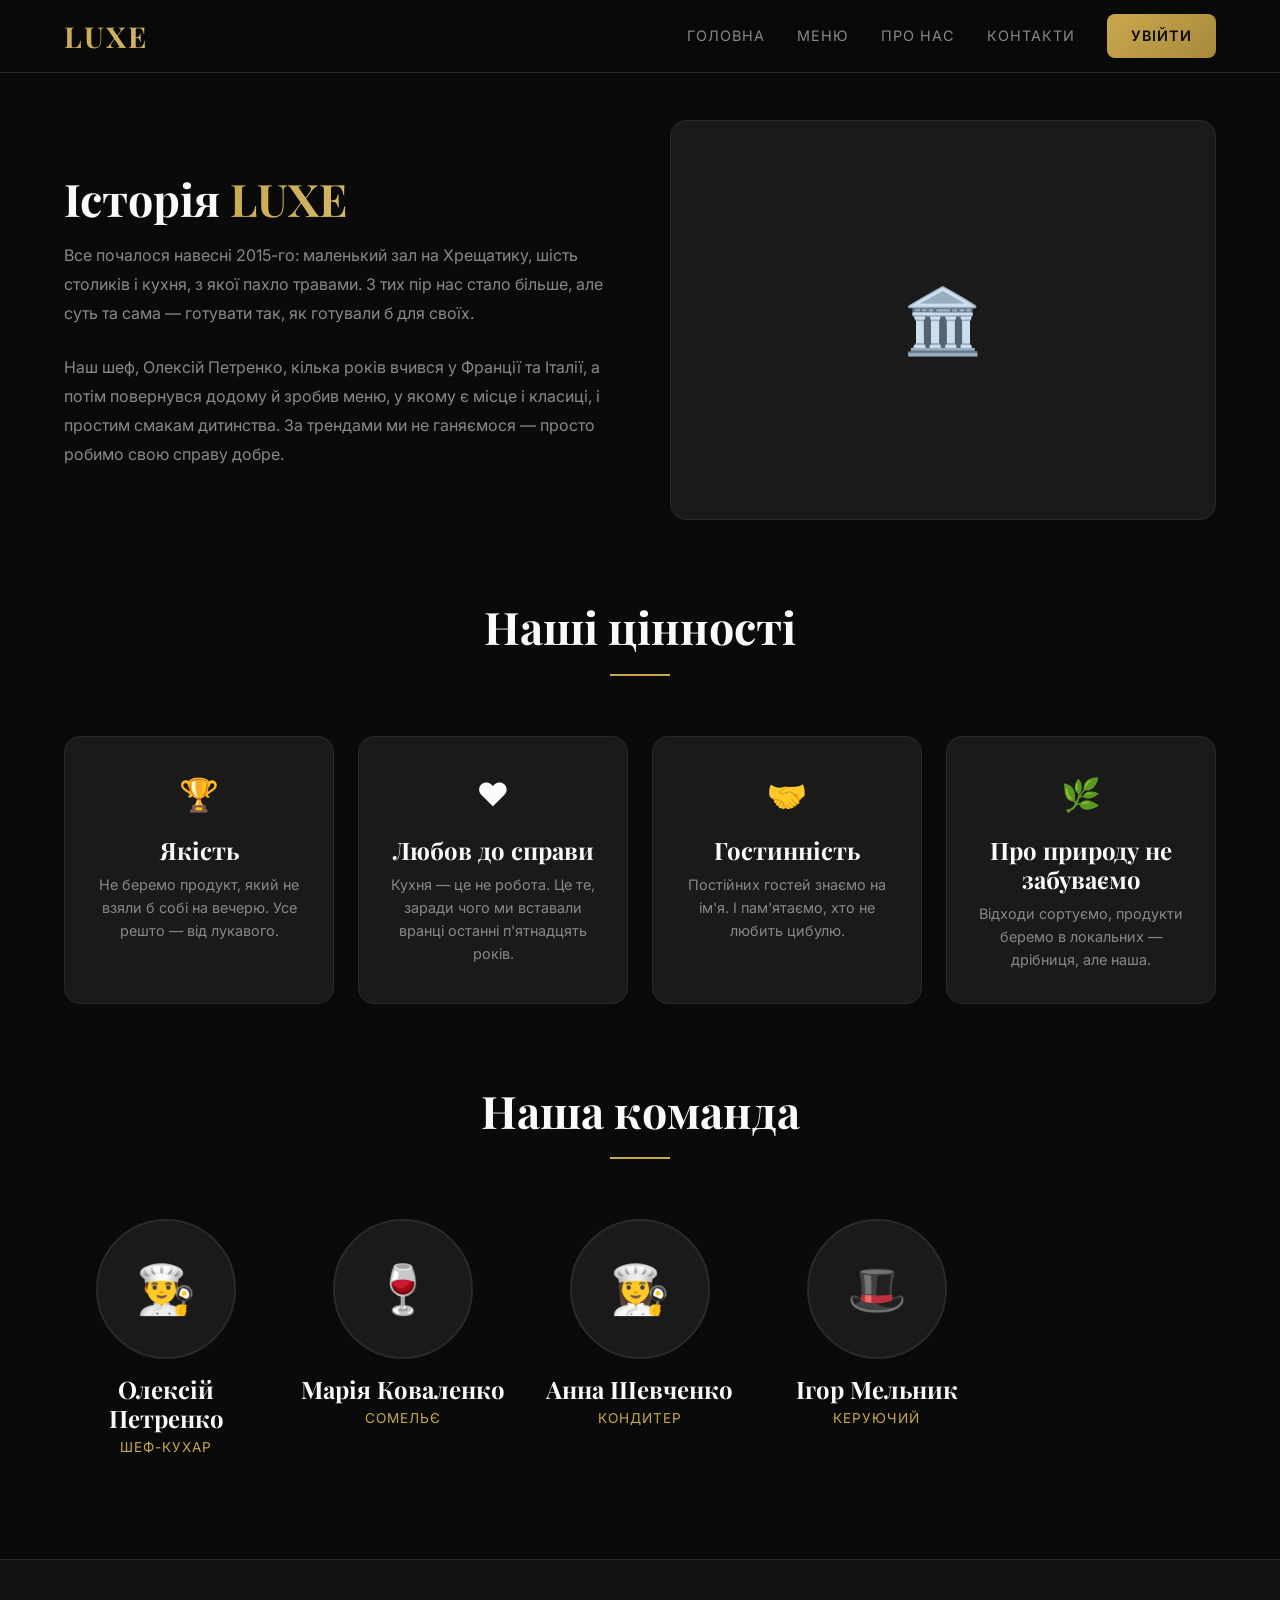
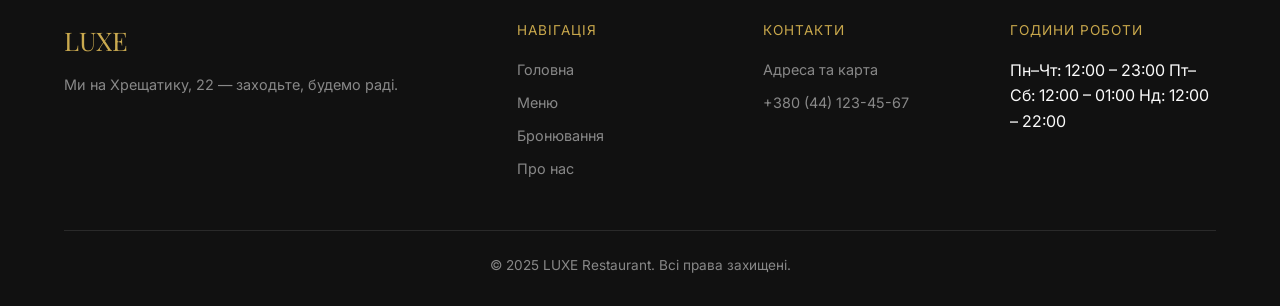
==== commit fb8d77c6: "feat: rewrite site copy in a natural human voice Tighter, warmer texts across all pages: hero, philo" ====
--- a/about.html
+++ b/about.html
@@ -6,7 +6,7 @@
   <title>Про ресторан — LUXE Restaurant</title>
   <link rel="preconnect" href="https://fonts.googleapis.com">
   <link href="https://fonts.googleapis.com/css2?family=Playfair+Display:wght@400;700&family=Inter:wght@400;500;600&display=swap" rel="stylesheet">
-  <link rel="stylesheet" href="css/style.css">
+  <link rel="stylesheet" href="css/style.css?v=20260826">
 </head>
 <body>
 
@@ -40,9 +40,9 @@
     <div class="about-intro animate-on-scroll">
       <div class="about-intro__text">
         <h2>Історія <span class="gold-gradient">LUXE</span></h2>
-        <p>Заснований у 2015 році, LUXE Restaurant став символом вишуканої кухні в Києві. Наш шеф-кухар, навчаний у Франції та Італії, вкладає в кожну страву європейську майстерність та українську душу.</p>
+        <p>Все почалося навесні 2015-го: маленький зал на Хрещатику, шість столиків і кухня, з якої пахло травами. З тих пір нас стало більше, але суть та сама — готувати так, як готували б для своїх.</p>
         <br>
-        <p>Ми створюємо простір, де кожна деталь продумана — від інтер'єру до останнього штриху на тарілці. Наша місія — дарувати незабутні гастрономічні враження.</p>
+        <p>Наш шеф, Олексій Петренко, кілька років вчився у Франції та Італії, а потім повернувся додому й зробив меню, у якому є місце і класиці, і простим смакам дитинства. За трендами ми не ганяємося — просто робимо свою справу добре.</p>
       </div>
       <div class="about-intro__image">🏛️</div>
     </div>
@@ -56,22 +56,22 @@
       <div class="value-card animate-on-scroll">
         <div class="value-card__icon">🏆</div>
         <h3>Якість</h3>
-        <p>Тільки найкращі інгредієнти від перевірених постачальників та фермерів.</p>
+        <p>Не беремо продукт, який не взяли б собі на вечерю. Усе решто — від лукавого.</p>
       </div>
       <div class="value-card animate-on-scroll">
         <div class="value-card__icon">❤️</div>
-        <h3>Пристрасть</h3>
-        <p>Кожна страва — результат любові до кулінарії та прагнення до досконалості.</p>
+        <h3>Любов до справи</h3>
+        <p>Кухня — це не робота. Це те, заради чого ми вставали вранці останні п'ятнадцять років.</p>
       </div>
       <div class="value-card animate-on-scroll">
         <div class="value-card__icon">🤝</div>
         <h3>Гостинність</h3>
-        <p>Ми створюємо атмосферу, де кожен гість відчуває себе особливим.</p>
+        <p>Постійних гостей знаємо на ім'я. І пам'ятаємо, хто не любить цибулю.</p>
       </div>
       <div class="value-card animate-on-scroll">
         <div class="value-card__icon">🌿</div>
-        <h3>Стійкість</h3>
-        <p>Відповідальне ставлення до природи та місцевої спільноти.</p>
+        <h3>Про природу не забуваємо</h3>
+        <p>Відходи сортуємо, продукти беремо в локальних — дрібниця, але наша.</p>
       </div>
     </div>
 
@@ -110,7 +110,7 @@
     <div class="footer__grid">
       <div>
         <div class="footer__logo gold-gradient">LUXE</div>
-        <p class="footer__desc">Ресторан високої кухні в самому серці Києва.</p>
+        <p class="footer__desc">Ми на Хрещатику, 22 — заходьте, будемо раді.</p>
       </div>
       <div>
         <div class="footer__heading">Навігація</div>
@@ -141,6 +141,6 @@
   </div>
 </footer>
 
-<script src="js/script.js"></script>
+<script src="js/script.js?v=20260826"></script>
 </body>
 </html>
--- a/css/style.css
+++ b/css/style.css
@@ -1572,6 +1572,8 @@
   .header__nav { display: none; }
   .burger { display: flex; }
 
+  .hero__scroll { display: none; }
+
   .hero__content { padding-top: 40px; }
 
   .footer__grid { grid-template-columns: 1fr; }
